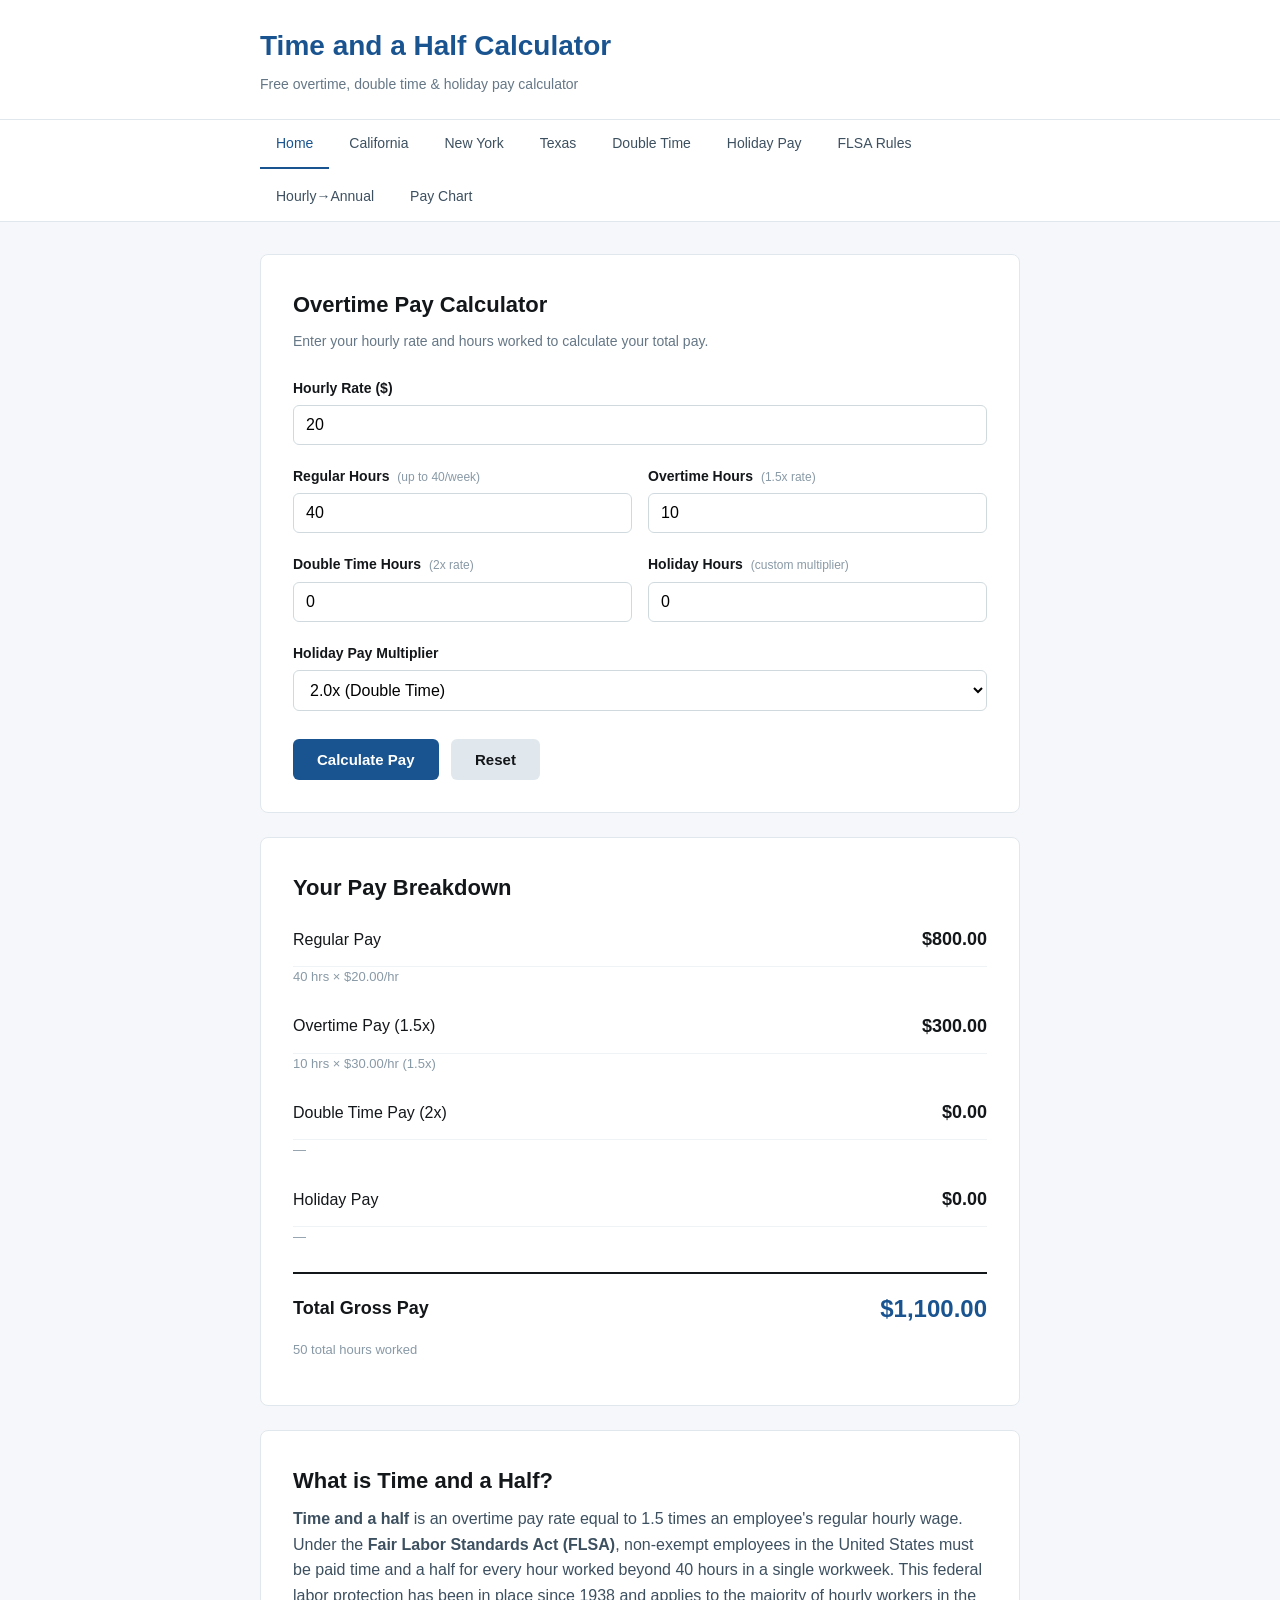
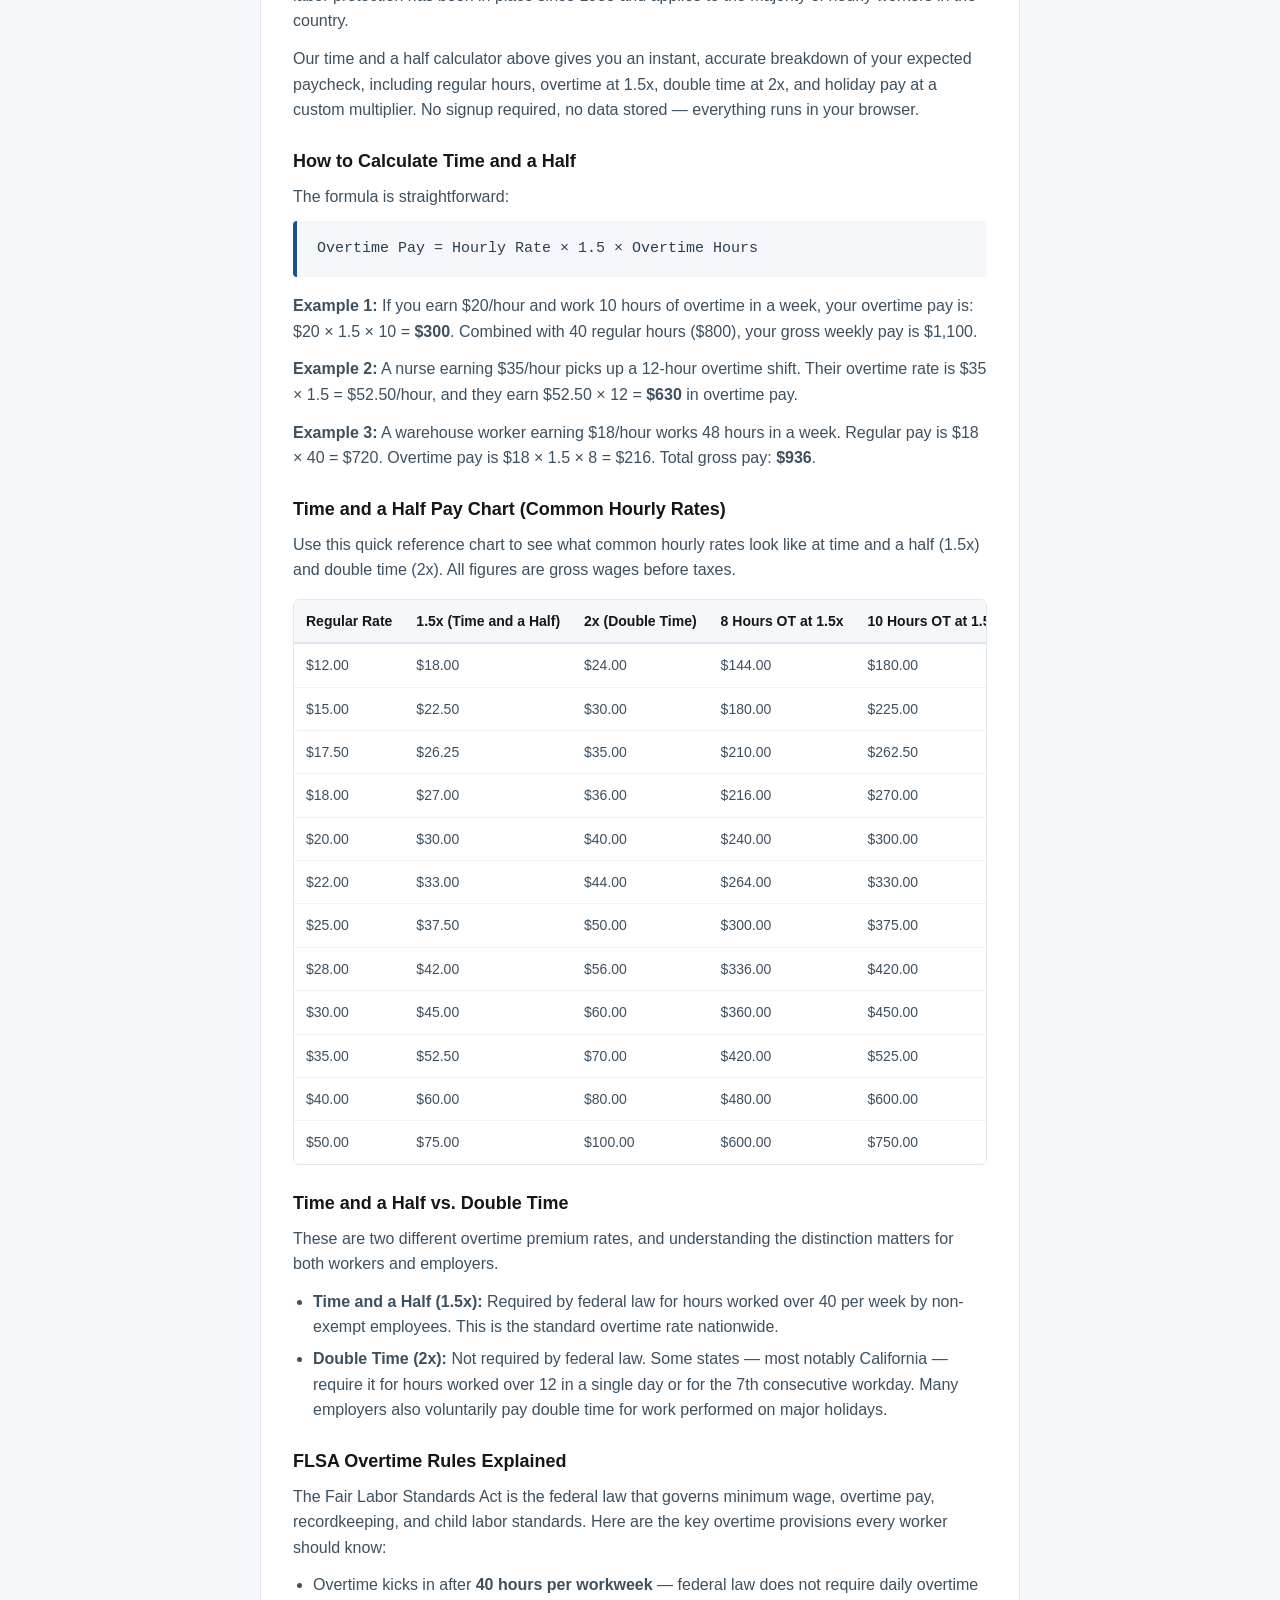
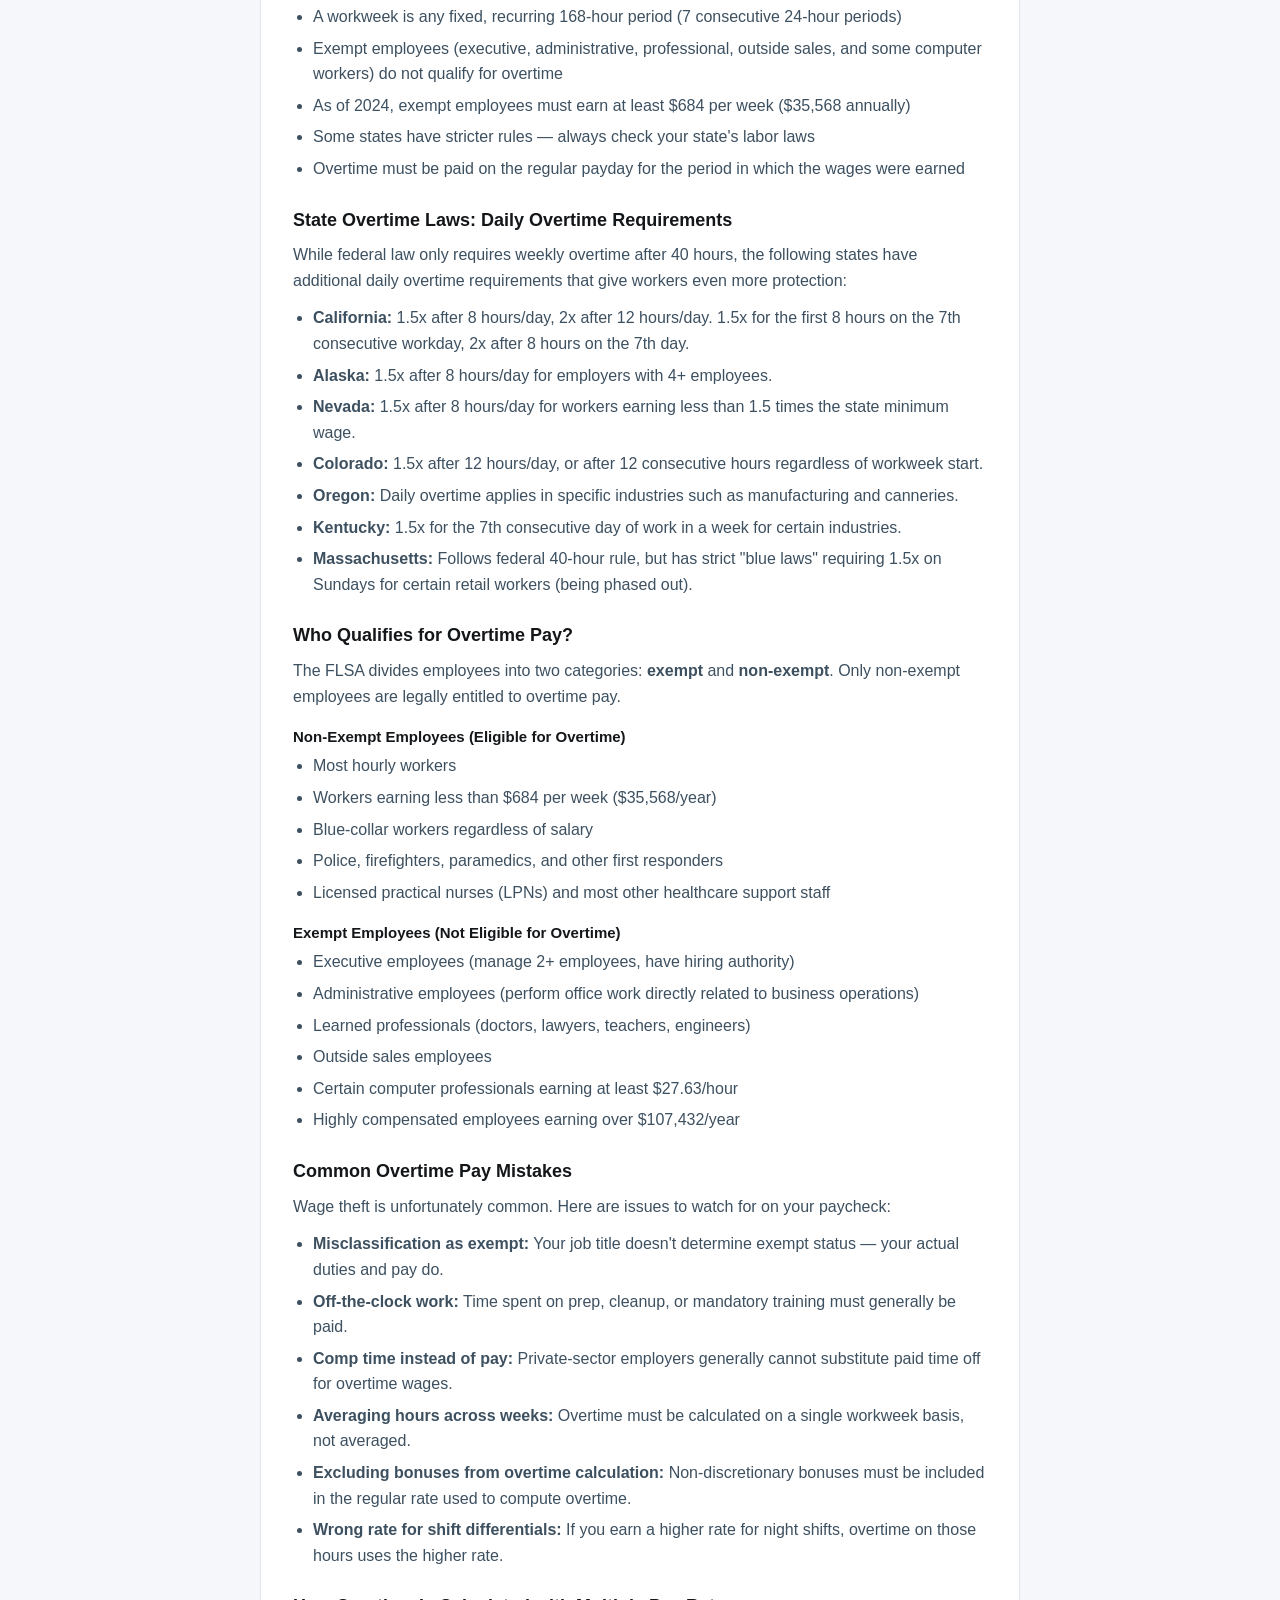
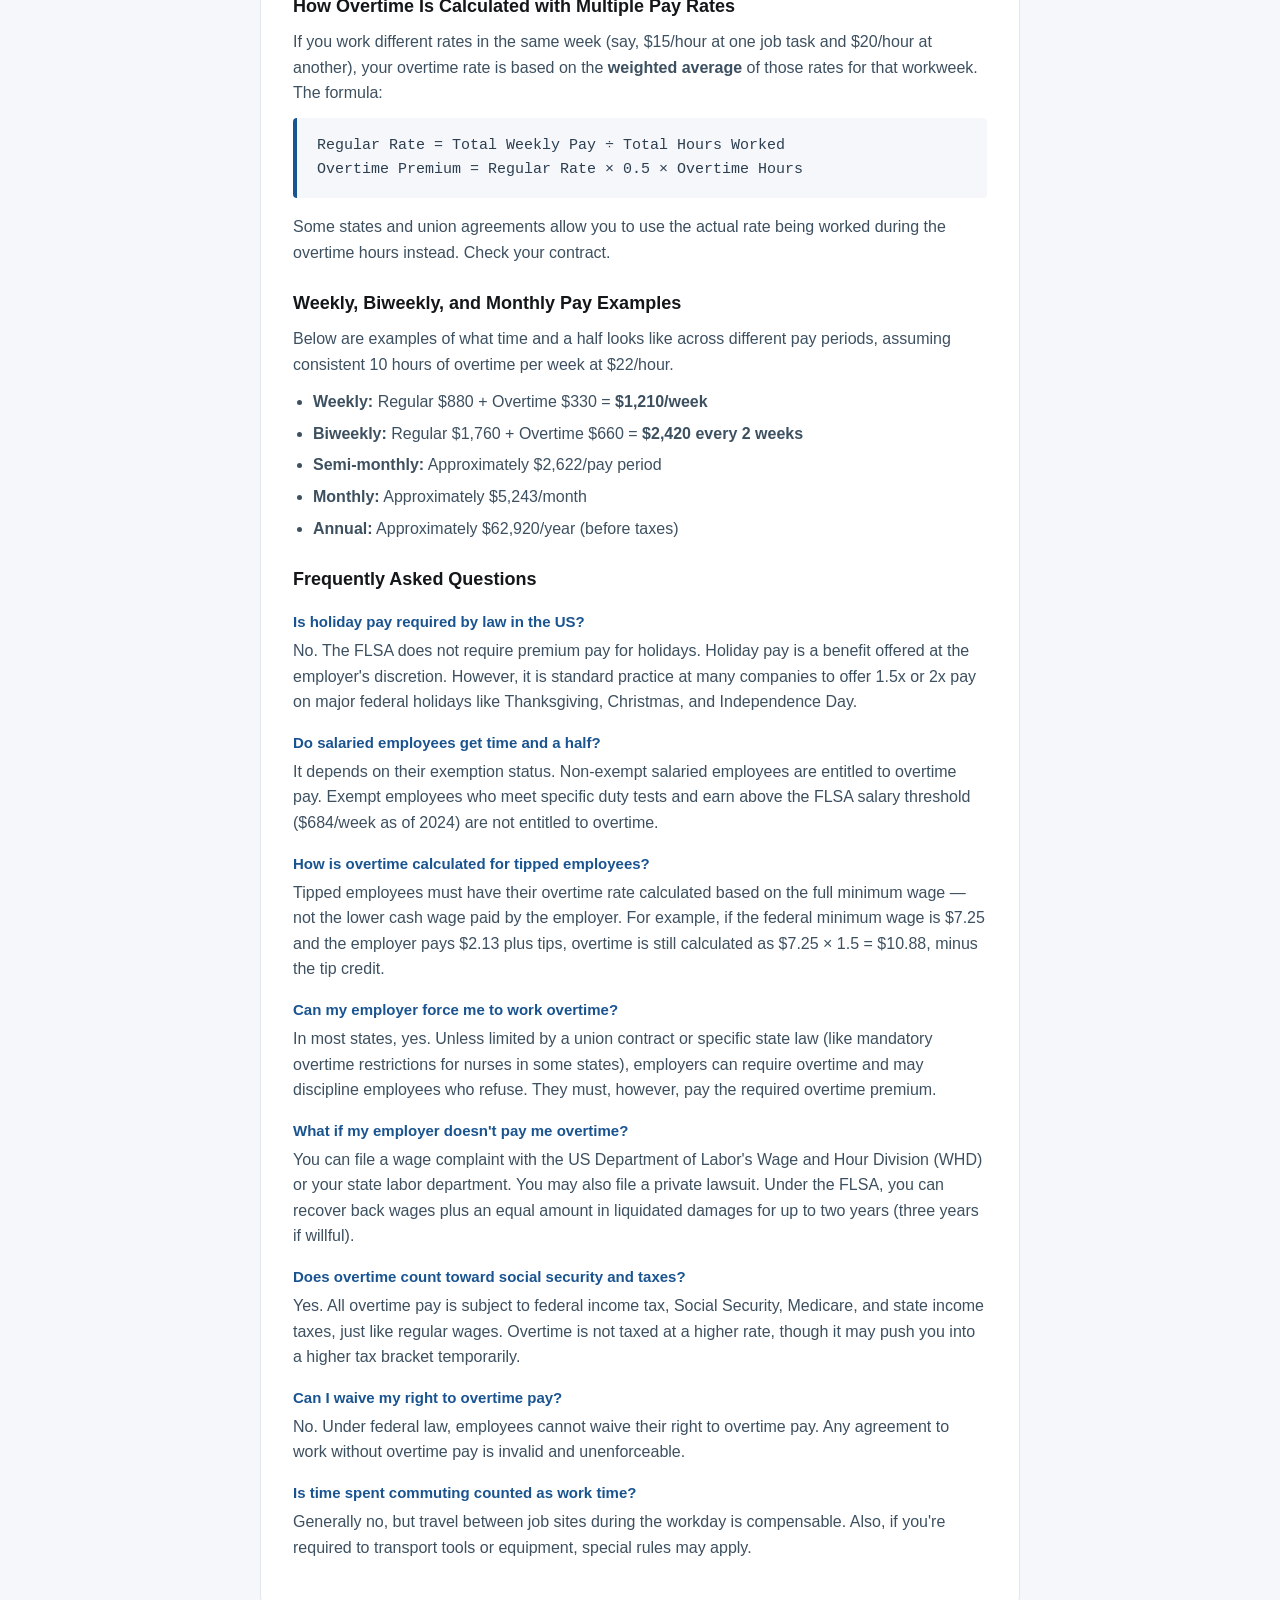
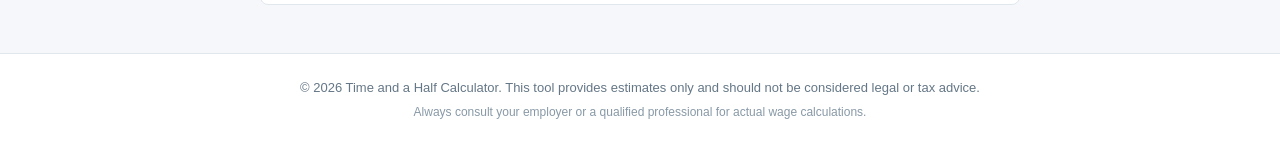
==== index.html @ 60767f4d "Initial commit: time and a half calculator website 9-page SEO-focused overtime pay calculator target" ====
<!DOCTYPE html>
<html lang="en">
<head>
<meta charset="UTF-8">
<meta name="viewport" content="width=device-width, initial-scale=1.0">
<title>Time and a Half Calculator | Free Overtime Pay Calculator (1.5x, 2x)</title>
<meta name="description" content="Free time and a half calculator. Instantly calculate overtime pay at 1.5x, double time at 2x, and holiday pay. FLSA-compliant overtime calculator for US hourly workers in 2026.">
<meta name="keywords" content="time and a half calculator, overtime calculator, overtime pay, 1.5x pay, double time calculator, holiday pay, FLSA overtime, hourly wage calculator">
<meta name="author" content="Time and a Half Calculator">
<meta name="robots" content="index, follow">
<meta name="theme-color" content="#1a5490">

<link rel="canonical" href="https://timeandahalfcalculator.one/">
<link rel="icon" type="image/svg+xml" href="data:image/svg+xml,%3Csvg xmlns='http://www.w3.org/2000/svg' viewBox='0 0 100 100'%3E%3Ctext y='.9em' font-size='90'%3E%F0%9F%92%B0%3C/text%3E%3C/svg%3E">

<!-- Open Graph -->
<meta property="og:type" content="website">
<meta property="og:url" content="https://timeandahalfcalculator.one/">
<meta property="og:title" content="Time and a Half Calculator | Free Overtime Pay Calculator">
<meta property="og:description" content="Calculate overtime pay instantly. Supports 1.5x time and a half, 2x double time, and holiday pay. Free, no signup required.">
<meta property="og:site_name" content="Time and a Half Calculator">
<meta property="og:locale" content="en_US">

<!-- Twitter -->
<meta name="twitter:card" content="summary_large_image">
<meta name="twitter:title" content="Time and a Half Calculator | Free Overtime Pay Calculator">
<meta name="twitter:description" content="Calculate overtime pay instantly. 1.5x, 2x, and holiday pay supported. 100% free.">

<link rel="stylesheet" href="style.css">

<!-- Structured Data: WebApplication -->
<script type="application/ld+json">
{
  "@context": "https://schema.org",
  "@type": "WebApplication",
  "name": "Time and a Half Calculator",
  "url": "https://timeandahalfcalculator.one/",
  "description": "Free online calculator for time and a half (1.5x), double time (2x), and holiday overtime pay. FLSA-compliant for US workers.",
  "applicationCategory": "FinanceApplication",
  "operatingSystem": "Any",
  "browserRequirements": "Requires JavaScript",
  "offers": {
    "@type": "Offer",
    "price": "0",
    "priceCurrency": "USD"
  },
  "aggregateRating": {
    "@type": "AggregateRating",
    "ratingValue": "4.8",
    "ratingCount": "127",
    "bestRating": "5",
    "worstRating": "1"
  }
}
</script>

<!-- Structured Data: FAQ -->
<script type="application/ld+json">
{
  "@context": "https://schema.org",
  "@type": "FAQPage",
  "mainEntity": [
    {
      "@type": "Question",
      "name": "What is time and a half pay?",
      "acceptedAnswer": {
        "@type": "Answer",
        "text": "Time and a half is an overtime pay rate equal to 1.5 times an employee's regular hourly wage. Under the Fair Labor Standards Act (FLSA), non-exempt US employees must receive time and a half for every hour worked beyond 40 in a single workweek."
      }
    },
    {
      "@type": "Question",
      "name": "How do you calculate time and a half?",
      "acceptedAnswer": {
        "@type": "Answer",
        "text": "Multiply your regular hourly rate by 1.5, then multiply by the number of overtime hours. For example, at $20/hour working 10 overtime hours: $20 × 1.5 × 10 = $300 in overtime pay."
      }
    },
    {
      "@type": "Question",
      "name": "Is holiday pay required by law in the US?",
      "acceptedAnswer": {
        "@type": "Answer",
        "text": "No. The FLSA does not require premium pay for holidays. Holiday pay is a benefit offered at the employer's discretion, though it is a common practice."
      }
    },
    {
      "@type": "Question",
      "name": "Do salaried employees get overtime pay?",
      "acceptedAnswer": {
        "@type": "Answer",
        "text": "It depends. Non-exempt salaried employees are entitled to overtime pay, while exempt employees who meet specific duty and salary tests are not."
      }
    },
    {
      "@type": "Question",
      "name": "What is double time?",
      "acceptedAnswer": {
        "@type": "Answer",
        "text": "Double time is a pay rate equal to 2 times an employee's regular hourly wage. It is not required by federal law, but some states like California require it for hours worked beyond 12 in a single day. It is also commonly paid for holidays."
      }
    }
  ]
}
</script>
</head>
<body>

<header class="site-header">
  <div class="container">
    <h1 class="logo"><a href="./">Time and a Half Calculator</a></h1>
    <p class="tagline">Free overtime, double time &amp; holiday pay calculator</p>
  </div>
</header>

<nav class="site-nav">
  <div class="container">
    <ul>
      <li><a href="./" class="active">Home</a></li>
      <li><a href="california-overtime-calculator/">California</a></li>
      <li><a href="new-york-overtime-calculator/">New York</a></li>
      <li><a href="texas-overtime-calculator/">Texas</a></li>
      <li><a href="double-time-calculator/">Double Time</a></li>
      <li><a href="holiday-pay-calculator/">Holiday Pay</a></li>
      <li><a href="flsa-overtime-rules/">FLSA Rules</a></li>
      <li><a href="hourly-to-annual-calculator/">Hourly→Annual</a></li>
      <li><a href="overtime-pay-chart/">Pay Chart</a></li>
    </ul>
  </div>
</nav>

<main class="container">

  <section class="calculator-card">
    <h2>Overtime Pay Calculator</h2>
    <p class="helper-text">Enter your hourly rate and hours worked to calculate your total pay.</p>

    <div class="input-group">
      <label for="hourlyRate">Hourly Rate ($)</label>
      <input type="number" id="hourlyRate" min="0" step="0.01" placeholder="e.g. 20.00" value="20">
    </div>

    <div class="input-row">
      <div class="input-group">
        <label for="regularHours">Regular Hours
          <span class="hint">(up to 40/week)</span>
        </label>
        <input type="number" id="regularHours" min="0" step="0.25" placeholder="40" value="40">
      </div>

      <div class="input-group">
        <label for="overtimeHours">Overtime Hours
          <span class="hint">(1.5x rate)</span>
        </label>
        <input type="number" id="overtimeHours" min="0" step="0.25" placeholder="0" value="10">
      </div>
    </div>

    <div class="input-row">
      <div class="input-group">
        <label for="doubleHours">Double Time Hours
          <span class="hint">(2x rate)</span>
        </label>
        <input type="number" id="doubleHours" min="0" step="0.25" placeholder="0" value="0">
      </div>

      <div class="input-group">
        <label for="holidayHours">Holiday Hours
          <span class="hint">(custom multiplier)</span>
        </label>
        <input type="number" id="holidayHours" min="0" step="0.25" placeholder="0" value="0">
      </div>
    </div>

    <div class="input-group">
      <label for="holidayMultiplier">Holiday Pay Multiplier</label>
      <select id="holidayMultiplier">
        <option value="1">1.0x (Regular)</option>
        <option value="1.5">1.5x (Time and a Half)</option>
        <option value="2" selected>2.0x (Double Time)</option>
        <option value="2.5">2.5x</option>
        <option value="3">3.0x (Triple Time)</option>
      </select>
    </div>

    <button id="calculateBtn" class="btn-primary">Calculate Pay</button>
    <button id="resetBtn" class="btn-secondary">Reset</button>
  </section>

  <section class="results-card" id="results">
    <h2>Your Pay Breakdown</h2>

    <div class="result-row">
      <span class="result-label">Regular Pay</span>
      <span class="result-value" id="regularPay">$0.00</span>
    </div>
    <div class="result-detail" id="regularDetail">—</div>

    <div class="result-row">
      <span class="result-label">Overtime Pay (1.5x)</span>
      <span class="result-value" id="overtimePay">$0.00</span>
    </div>
    <div class="result-detail" id="overtimeDetail">—</div>

    <div class="result-row">
      <span class="result-label">Double Time Pay (2x)</span>
      <span class="result-value" id="doublePay">$0.00</span>
    </div>
    <div class="result-detail" id="doubleDetail">—</div>

    <div class="result-row">
      <span class="result-label">Holiday Pay</span>
      <span class="result-value" id="holidayPay">$0.00</span>
    </div>
    <div class="result-detail" id="holidayDetail">—</div>

    <div class="result-row total-row">
      <span class="result-label">Total Gross Pay</span>
      <span class="result-value total-value" id="totalPay">$0.00</span>
    </div>
    <div class="result-detail" id="totalDetail">—</div>
  </section>

  <section class="info-section">
    <h2>What is Time and a Half?</h2>
    <p>
      <strong>Time and a half</strong> is an overtime pay rate equal to 1.5 times an employee's regular hourly wage.
      Under the <strong>Fair Labor Standards Act (FLSA)</strong>, non-exempt employees in the United States must be paid
      time and a half for every hour worked beyond 40 hours in a single workweek. This federal labor protection has been
      in place since 1938 and applies to the majority of hourly workers in the country.
    </p>
    <p>
      Our time and a half calculator above gives you an instant, accurate breakdown of your expected paycheck, including
      regular hours, overtime at 1.5x, double time at 2x, and holiday pay at a custom multiplier. No signup required,
      no data stored — everything runs in your browser.
    </p>

    <h3>How to Calculate Time and a Half</h3>
    <p>The formula is straightforward:</p>
    <div class="formula-box">
      Overtime Pay = Hourly Rate × 1.5 × Overtime Hours
    </div>
    <p>
      <strong>Example 1:</strong> If you earn $20/hour and work 10 hours of overtime in a week, your overtime pay is:
      $20 × 1.5 × 10 = <strong>$300</strong>. Combined with 40 regular hours ($800), your gross weekly pay is $1,100.
    </p>
    <p>
      <strong>Example 2:</strong> A nurse earning $35/hour picks up a 12-hour overtime shift. Their overtime rate is
      $35 × 1.5 = $52.50/hour, and they earn $52.50 × 12 = <strong>$630</strong> in overtime pay.
    </p>
    <p>
      <strong>Example 3:</strong> A warehouse worker earning $18/hour works 48 hours in a week. Regular pay is
      $18 × 40 = $720. Overtime pay is $18 × 1.5 × 8 = $216. Total gross pay: <strong>$936</strong>.
    </p>

    <h3>Time and a Half Pay Chart (Common Hourly Rates)</h3>
    <p>
      Use this quick reference chart to see what common hourly rates look like at time and a half (1.5x) and
      double time (2x). All figures are gross wages before taxes.
    </p>
    <div class="table-wrap">
      <table class="pay-table">
        <thead>
          <tr>
            <th>Regular Rate</th>
            <th>1.5x (Time and a Half)</th>
            <th>2x (Double Time)</th>
            <th>8 Hours OT at 1.5x</th>
            <th>10 Hours OT at 1.5x</th>
          </tr>
        </thead>
        <tbody>
          <tr><td>$12.00</td><td>$18.00</td><td>$24.00</td><td>$144.00</td><td>$180.00</td></tr>
          <tr><td>$15.00</td><td>$22.50</td><td>$30.00</td><td>$180.00</td><td>$225.00</td></tr>
          <tr><td>$17.50</td><td>$26.25</td><td>$35.00</td><td>$210.00</td><td>$262.50</td></tr>
          <tr><td>$18.00</td><td>$27.00</td><td>$36.00</td><td>$216.00</td><td>$270.00</td></tr>
          <tr><td>$20.00</td><td>$30.00</td><td>$40.00</td><td>$240.00</td><td>$300.00</td></tr>
          <tr><td>$22.00</td><td>$33.00</td><td>$44.00</td><td>$264.00</td><td>$330.00</td></tr>
          <tr><td>$25.00</td><td>$37.50</td><td>$50.00</td><td>$300.00</td><td>$375.00</td></tr>
          <tr><td>$28.00</td><td>$42.00</td><td>$56.00</td><td>$336.00</td><td>$420.00</td></tr>
          <tr><td>$30.00</td><td>$45.00</td><td>$60.00</td><td>$360.00</td><td>$450.00</td></tr>
          <tr><td>$35.00</td><td>$52.50</td><td>$70.00</td><td>$420.00</td><td>$525.00</td></tr>
          <tr><td>$40.00</td><td>$60.00</td><td>$80.00</td><td>$480.00</td><td>$600.00</td></tr>
          <tr><td>$50.00</td><td>$75.00</td><td>$100.00</td><td>$600.00</td><td>$750.00</td></tr>
        </tbody>
      </table>
    </div>

    <h3>Time and a Half vs. Double Time</h3>
    <p>
      These are two different overtime premium rates, and understanding the distinction matters for both workers and employers.
    </p>
    <ul>
      <li><strong>Time and a Half (1.5x):</strong> Required by federal law for hours worked over 40 per week by non-exempt employees. This is the standard overtime rate nationwide.</li>
      <li><strong>Double Time (2x):</strong> Not required by federal law. Some states — most notably California — require it for hours worked over 12 in a single day or for the 7th consecutive workday. Many employers also voluntarily pay double time for work performed on major holidays.</li>
    </ul>

    <h3>FLSA Overtime Rules Explained</h3>
    <p>
      The Fair Labor Standards Act is the federal law that governs minimum wage, overtime pay, recordkeeping, and child labor
      standards. Here are the key overtime provisions every worker should know:
    </p>
    <ul>
      <li>Overtime kicks in after <strong>40 hours per workweek</strong> — federal law does not require daily overtime</li>
      <li>A workweek is any fixed, recurring 168-hour period (7 consecutive 24-hour periods)</li>
      <li>Exempt employees (executive, administrative, professional, outside sales, and some computer workers) do not qualify for overtime</li>
      <li>As of 2024, exempt employees must earn at least $684 per week ($35,568 annually)</li>
      <li>Some states have stricter rules — always check your state's labor laws</li>
      <li>Overtime must be paid on the regular payday for the period in which the wages were earned</li>
    </ul>

    <h3>State Overtime Laws: Daily Overtime Requirements</h3>
    <p>
      While federal law only requires weekly overtime after 40 hours, the following states have additional daily overtime
      requirements that give workers even more protection:
    </p>
    <ul>
      <li><strong>California:</strong> 1.5x after 8 hours/day, 2x after 12 hours/day. 1.5x for the first 8 hours on the 7th consecutive workday, 2x after 8 hours on the 7th day.</li>
      <li><strong>Alaska:</strong> 1.5x after 8 hours/day for employers with 4+ employees.</li>
      <li><strong>Nevada:</strong> 1.5x after 8 hours/day for workers earning less than 1.5 times the state minimum wage.</li>
      <li><strong>Colorado:</strong> 1.5x after 12 hours/day, or after 12 consecutive hours regardless of workweek start.</li>
      <li><strong>Oregon:</strong> Daily overtime applies in specific industries such as manufacturing and canneries.</li>
      <li><strong>Kentucky:</strong> 1.5x for the 7th consecutive day of work in a week for certain industries.</li>
      <li><strong>Massachusetts:</strong> Follows federal 40-hour rule, but has strict "blue laws" requiring 1.5x on Sundays for certain retail workers (being phased out).</li>
    </ul>

    <h3>Who Qualifies for Overtime Pay?</h3>
    <p>
      The FLSA divides employees into two categories: <strong>exempt</strong> and <strong>non-exempt</strong>. Only
      non-exempt employees are legally entitled to overtime pay.
    </p>
    <h4>Non-Exempt Employees (Eligible for Overtime)</h4>
    <ul>
      <li>Most hourly workers</li>
      <li>Workers earning less than $684 per week ($35,568/year)</li>
      <li>Blue-collar workers regardless of salary</li>
      <li>Police, firefighters, paramedics, and other first responders</li>
      <li>Licensed practical nurses (LPNs) and most other healthcare support staff</li>
    </ul>
    <h4>Exempt Employees (Not Eligible for Overtime)</h4>
    <ul>
      <li>Executive employees (manage 2+ employees, have hiring authority)</li>
      <li>Administrative employees (perform office work directly related to business operations)</li>
      <li>Learned professionals (doctors, lawyers, teachers, engineers)</li>
      <li>Outside sales employees</li>
      <li>Certain computer professionals earning at least $27.63/hour</li>
      <li>Highly compensated employees earning over $107,432/year</li>
    </ul>

    <h3>Common Overtime Pay Mistakes</h3>
    <p>
      Wage theft is unfortunately common. Here are issues to watch for on your paycheck:
    </p>
    <ul>
      <li><strong>Misclassification as exempt:</strong> Your job title doesn't determine exempt status — your actual duties and pay do.</li>
      <li><strong>Off-the-clock work:</strong> Time spent on prep, cleanup, or mandatory training must generally be paid.</li>
      <li><strong>Comp time instead of pay:</strong> Private-sector employers generally cannot substitute paid time off for overtime wages.</li>
      <li><strong>Averaging hours across weeks:</strong> Overtime must be calculated on a single workweek basis, not averaged.</li>
      <li><strong>Excluding bonuses from overtime calculation:</strong> Non-discretionary bonuses must be included in the regular rate used to compute overtime.</li>
      <li><strong>Wrong rate for shift differentials:</strong> If you earn a higher rate for night shifts, overtime on those hours uses the higher rate.</li>
    </ul>

    <h3>How Overtime Is Calculated with Multiple Pay Rates</h3>
    <p>
      If you work different rates in the same week (say, $15/hour at one job task and $20/hour at another), your overtime rate is based on the <strong>weighted average</strong> of those rates for that workweek. The formula:
    </p>
    <div class="formula-box">
      Regular Rate = Total Weekly Pay ÷ Total Hours Worked<br>
      Overtime Premium = Regular Rate × 0.5 × Overtime Hours
    </div>
    <p>
      Some states and union agreements allow you to use the actual rate being worked during the overtime hours instead. Check your contract.
    </p>

    <h3>Weekly, Biweekly, and Monthly Pay Examples</h3>
    <p>
      Below are examples of what time and a half looks like across different pay periods, assuming consistent 10 hours of overtime per week at $22/hour.
    </p>
    <ul>
      <li><strong>Weekly:</strong> Regular $880 + Overtime $330 = <strong>$1,210/week</strong></li>
      <li><strong>Biweekly:</strong> Regular $1,760 + Overtime $660 = <strong>$2,420 every 2 weeks</strong></li>
      <li><strong>Semi-monthly:</strong> Approximately $2,622/pay period</li>
      <li><strong>Monthly:</strong> Approximately $5,243/month</li>
      <li><strong>Annual:</strong> Approximately $62,920/year (before taxes)</li>
    </ul>

    <h3>Frequently Asked Questions</h3>
    <div class="faq">
      <h4>Is holiday pay required by law in the US?</h4>
      <p>No. The FLSA does not require premium pay for holidays. Holiday pay is a benefit offered at the employer's discretion. However, it is standard practice at many companies to offer 1.5x or 2x pay on major federal holidays like Thanksgiving, Christmas, and Independence Day.</p>

      <h4>Do salaried employees get time and a half?</h4>
      <p>It depends on their exemption status. Non-exempt salaried employees are entitled to overtime pay. Exempt employees who meet specific duty tests and earn above the FLSA salary threshold ($684/week as of 2024) are not entitled to overtime.</p>

      <h4>How is overtime calculated for tipped employees?</h4>
      <p>Tipped employees must have their overtime rate calculated based on the full minimum wage — not the lower cash wage paid by the employer. For example, if the federal minimum wage is $7.25 and the employer pays $2.13 plus tips, overtime is still calculated as $7.25 × 1.5 = $10.88, minus the tip credit.</p>

      <h4>Can my employer force me to work overtime?</h4>
      <p>In most states, yes. Unless limited by a union contract or specific state law (like mandatory overtime restrictions for nurses in some states), employers can require overtime and may discipline employees who refuse. They must, however, pay the required overtime premium.</p>

      <h4>What if my employer doesn't pay me overtime?</h4>
      <p>You can file a wage complaint with the US Department of Labor's Wage and Hour Division (WHD) or your state labor department. You may also file a private lawsuit. Under the FLSA, you can recover back wages plus an equal amount in liquidated damages for up to two years (three years if willful).</p>

      <h4>Does overtime count toward social security and taxes?</h4>
      <p>Yes. All overtime pay is subject to federal income tax, Social Security, Medicare, and state income taxes, just like regular wages. Overtime is not taxed at a higher rate, though it may push you into a higher tax bracket temporarily.</p>

      <h4>Can I waive my right to overtime pay?</h4>
      <p>No. Under federal law, employees cannot waive their right to overtime pay. Any agreement to work without overtime pay is invalid and unenforceable.</p>

      <h4>Is time spent commuting counted as work time?</h4>
      <p>Generally no, but travel between job sites during the workday is compensable. Also, if you're required to transport tools or equipment, special rules may apply.</p>
    </div>
  </section>

</main>

<footer class="site-footer">
  <div class="container">
    <p>&copy; 2026 Time and a Half Calculator. This tool provides estimates only and should not be considered legal or tax advice.</p>
    <p class="disclaimer">Always consult your employer or a qualified professional for actual wage calculations.</p>
  </div>
</footer>

<script src="script.js"></script>
</body>
</html>
---- style.css ----
/* Reset & Base */
* {
  margin: 0;
  padding: 0;
  box-sizing: border-box;
}

body {
  font-family: -apple-system, BlinkMacSystemFont, "Segoe UI", Roboto, Oxygen, Ubuntu, sans-serif;
  background: #f5f7fa;
  color: #2c3e50;
  line-height: 1.6;
  font-size: 16px;
}

.container {
  max-width: 800px;
  margin: 0 auto;
  padding: 0 20px;
}

/* Header */
.site-header {
  background: #ffffff;
  border-bottom: 1px solid #e1e8ed;
  padding: 24px 0;
  margin-bottom: 32px;
}

.logo {
  font-size: 28px;
  font-weight: 700;
  color: #1a5490;
  margin-bottom: 4px;
}

.logo a {
  color: inherit;
  text-decoration: none;
}

.logo a:hover {
  color: #144172;
}

/* Navigation */
.site-nav {
  background: #ffffff;
  border-bottom: 1px solid #e1e8ed;
  margin-bottom: 32px;
  margin-top: -32px;
}

.site-nav ul {
  list-style: none;
  display: flex;
  flex-wrap: wrap;
  gap: 4px;
  padding: 0;
}

.site-nav li {
  margin: 0;
}

.site-nav a {
  display: block;
  padding: 12px 16px;
  color: #3d5060;
  text-decoration: none;
  font-size: 14px;
  font-weight: 500;
  border-bottom: 2px solid transparent;
  transition: color 0.15s, border-color 0.15s;
}

.site-nav a:hover {
  color: #1a5490;
  border-bottom-color: #1a5490;
}

.site-nav a.active {
  color: #1a5490;
  border-bottom-color: #1a5490;
}

.tagline {
  color: #657786;
  font-size: 14px;
}

/* Calculator Card */
.calculator-card,
.results-card,
.info-section {
  background: #ffffff;
  border: 1px solid #e1e8ed;
  border-radius: 8px;
  padding: 32px;
  margin-bottom: 24px;
}

.calculator-card h2,
.results-card h2,
.info-section h2 {
  font-size: 22px;
  margin-bottom: 8px;
  color: #14171a;
}

.helper-text {
  color: #657786;
  font-size: 14px;
  margin-bottom: 24px;
}

/* Inputs */
.input-group {
  margin-bottom: 20px;
}

.input-row {
  display: grid;
  grid-template-columns: 1fr 1fr;
  gap: 16px;
}

label {
  display: block;
  font-weight: 600;
  font-size: 14px;
  color: #14171a;
  margin-bottom: 6px;
}

.hint {
  font-weight: 400;
  color: #8899a6;
  font-size: 12px;
  margin-left: 4px;
}

input[type="number"],
select {
  width: 100%;
  padding: 10px 12px;
  border: 1px solid #cfd9de;
  border-radius: 6px;
  font-size: 16px;
  background: #ffffff;
  transition: border-color 0.15s, box-shadow 0.15s;
}

input[type="number"]:focus,
select:focus {
  outline: none;
  border-color: #1a5490;
  box-shadow: 0 0 0 3px rgba(26, 84, 144, 0.12);
}

/* Buttons */
.btn-primary,
.btn-secondary {
  padding: 12px 24px;
  border: none;
  border-radius: 6px;
  font-size: 15px;
  font-weight: 600;
  cursor: pointer;
  transition: background 0.15s, transform 0.05s;
  margin-right: 8px;
  margin-top: 8px;
}

.btn-primary {
  background: #1a5490;
  color: #ffffff;
}

.btn-primary:hover {
  background: #144172;
}

.btn-primary:active {
  transform: translateY(1px);
}

.btn-secondary {
  background: #e1e8ed;
  color: #14171a;
}

.btn-secondary:hover {
  background: #cfd9de;
}

/* Results */
.result-row {
  display: flex;
  justify-content: space-between;
  align-items: center;
  padding: 12px 0;
  border-bottom: 1px solid #f0f3f5;
}

.result-label {
  font-weight: 500;
  color: #14171a;
}

.result-value {
  font-weight: 600;
  font-size: 18px;
  color: #14171a;
  font-variant-numeric: tabular-nums;
}

.result-detail {
  font-size: 13px;
  color: #8899a6;
  padding-bottom: 12px;
}

.total-row {
  margin-top: 12px;
  padding-top: 16px;
  border-top: 2px solid #14171a;
  border-bottom: none;
}

.total-row .result-label {
  font-size: 18px;
  font-weight: 700;
}

.total-value {
  font-size: 24px;
  color: #1a5490;
}

/* Info Section */
.info-section h3 {
  font-size: 18px;
  margin-top: 24px;
  margin-bottom: 8px;
  color: #14171a;
}

.info-section h4 {
  font-size: 15px;
  margin-top: 16px;
  margin-bottom: 4px;
  color: #14171a;
}

.info-section p {
  margin-bottom: 12px;
  color: #3d5060;
}

.info-section ul {
  padding-left: 20px;
  margin-bottom: 16px;
  color: #3d5060;
}

.info-section li {
  margin-bottom: 6px;
}

.formula-box {
  background: #f5f7fa;
  border-left: 4px solid #1a5490;
  padding: 16px 20px;
  font-family: "SF Mono", Monaco, "Cascadia Code", Consolas, monospace;
  font-size: 15px;
  margin: 12px 0 16px;
  border-radius: 4px;
}

.faq h4 {
  color: #1a5490;
}

/* Pay Chart Table */
.table-wrap {
  overflow-x: auto;
  margin: 16px 0 20px;
  border: 1px solid #e1e8ed;
  border-radius: 6px;
}

.pay-table {
  width: 100%;
  border-collapse: collapse;
  font-size: 14px;
  background: #ffffff;
}

.pay-table thead {
  background: #f5f7fa;
}

.pay-table th {
  text-align: left;
  padding: 10px 12px;
  font-weight: 600;
  color: #14171a;
  border-bottom: 2px solid #e1e8ed;
  white-space: nowrap;
}

.pay-table td {
  padding: 10px 12px;
  color: #3d5060;
  border-bottom: 1px solid #f0f3f5;
  font-variant-numeric: tabular-nums;
}

.pay-table tbody tr:hover {
  background: #f9fbfc;
}

.pay-table tbody tr:last-child td {
  border-bottom: none;
}

/* Footer */
.site-footer {
  background: #ffffff;
  border-top: 1px solid #e1e8ed;
  padding: 24px 0;
  margin-top: 48px;
  text-align: center;
  color: #657786;
  font-size: 13px;
}

.disclaimer {
  margin-top: 4px;
  font-size: 12px;
  color: #8899a6;
}

/* Mobile */
@media (max-width: 600px) {
  .calculator-card,
  .results-card,
  .info-section {
    padding: 20px;
  }

  .input-row {
    grid-template-columns: 1fr;
    gap: 0;
  }

  .logo {
    font-size: 22px;
  }

  .total-value {
    font-size: 20px;
  }
}
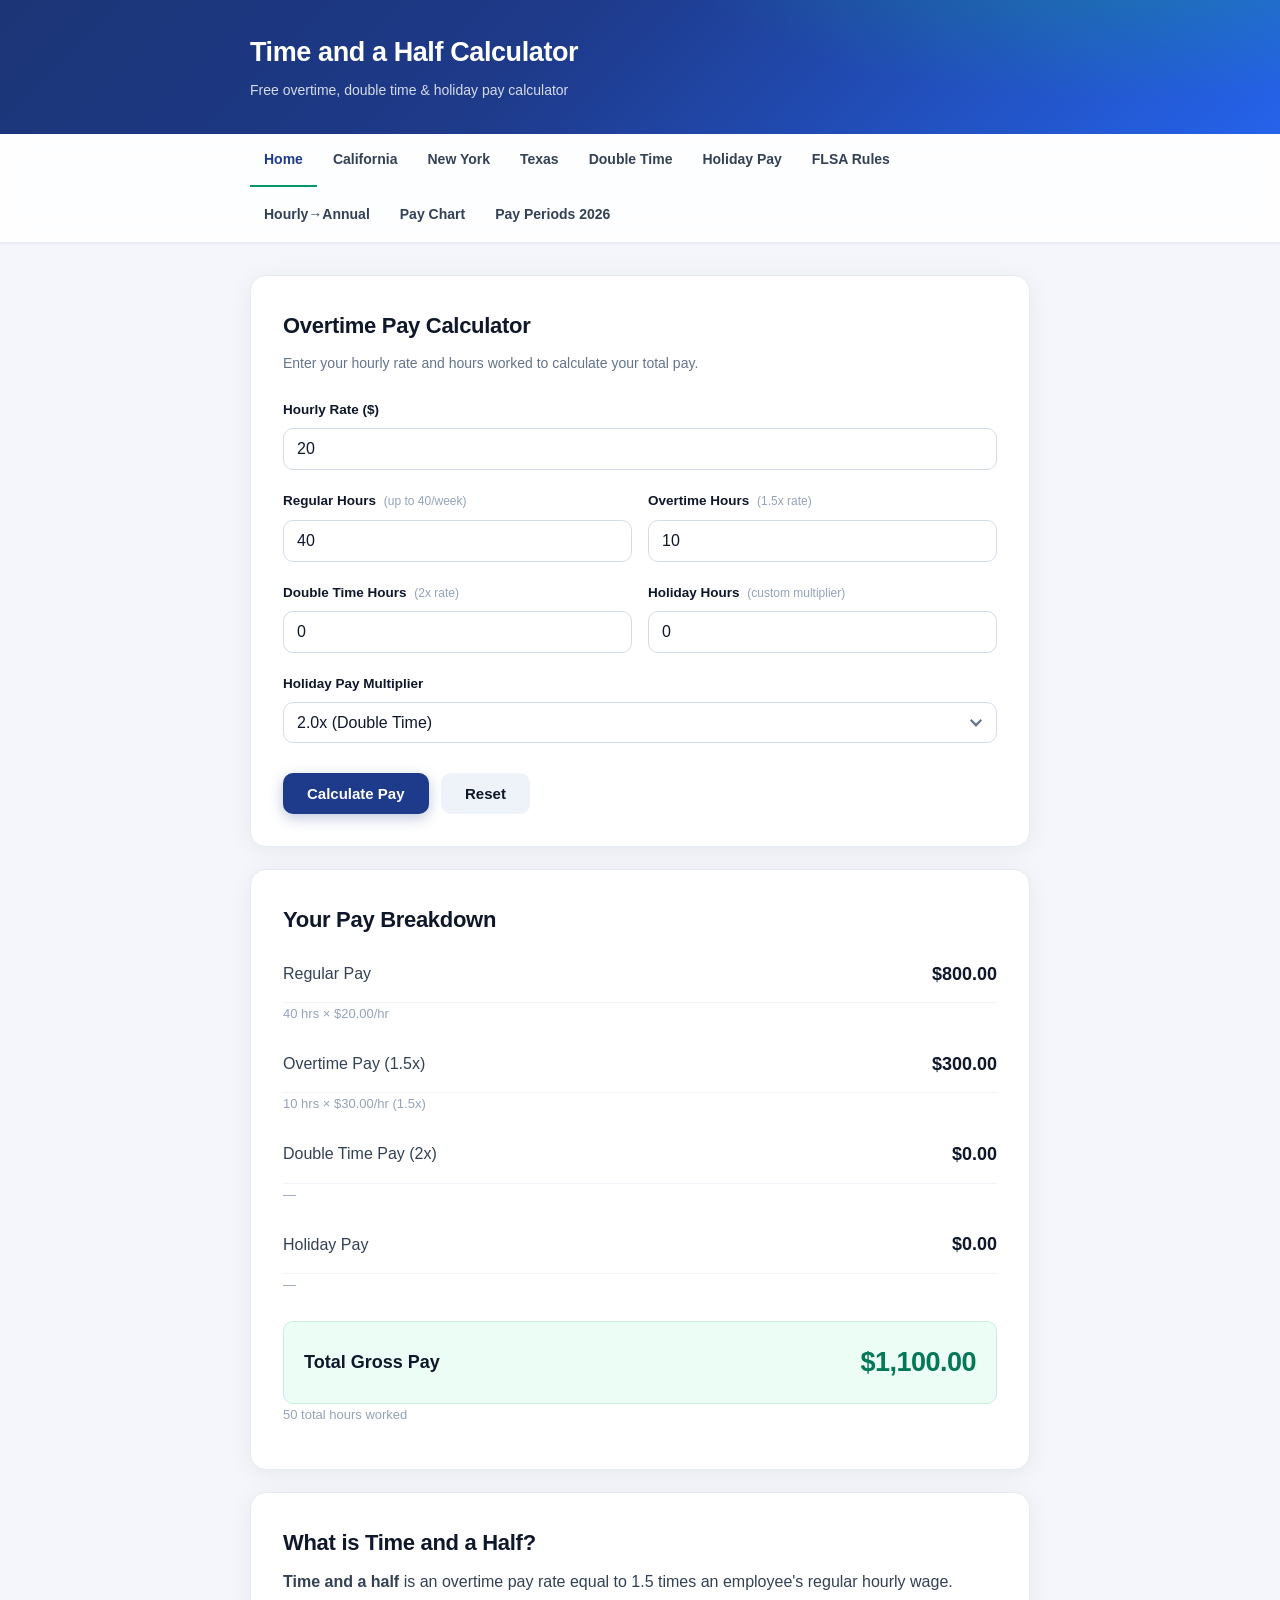
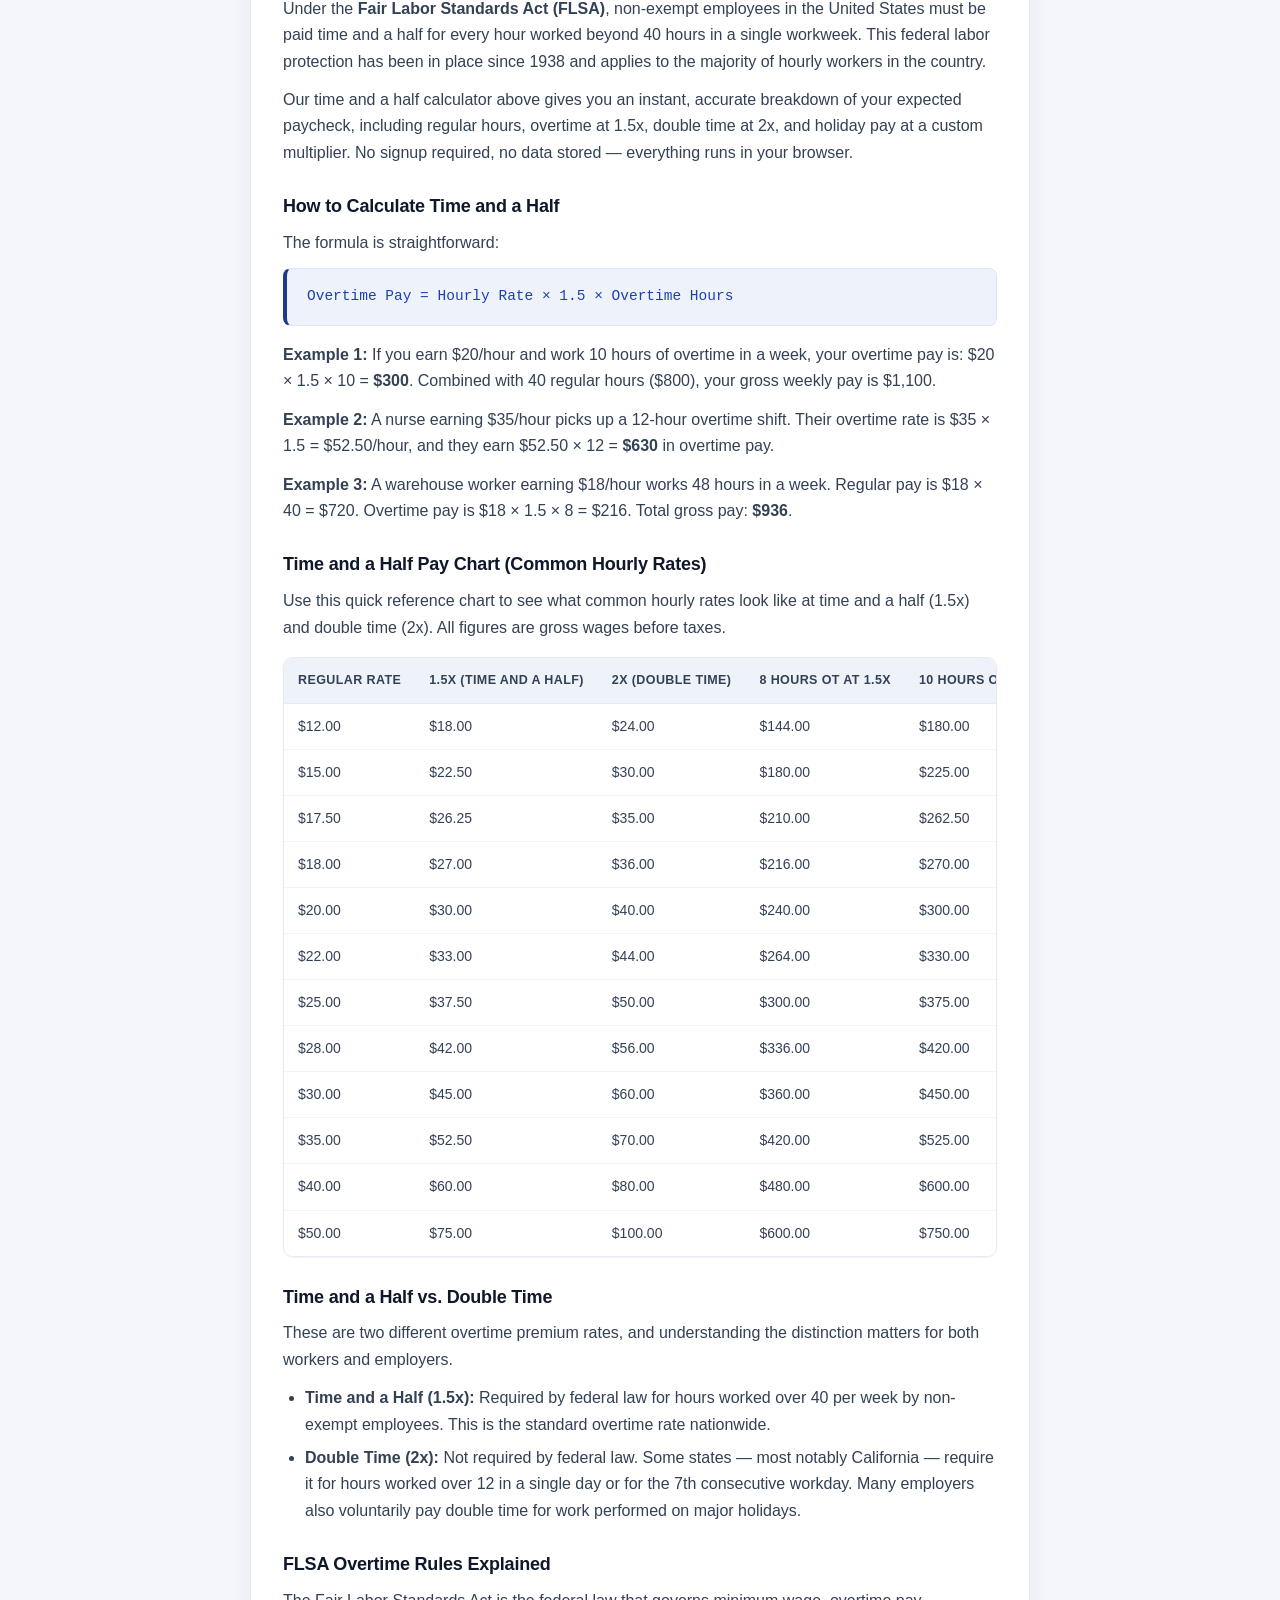
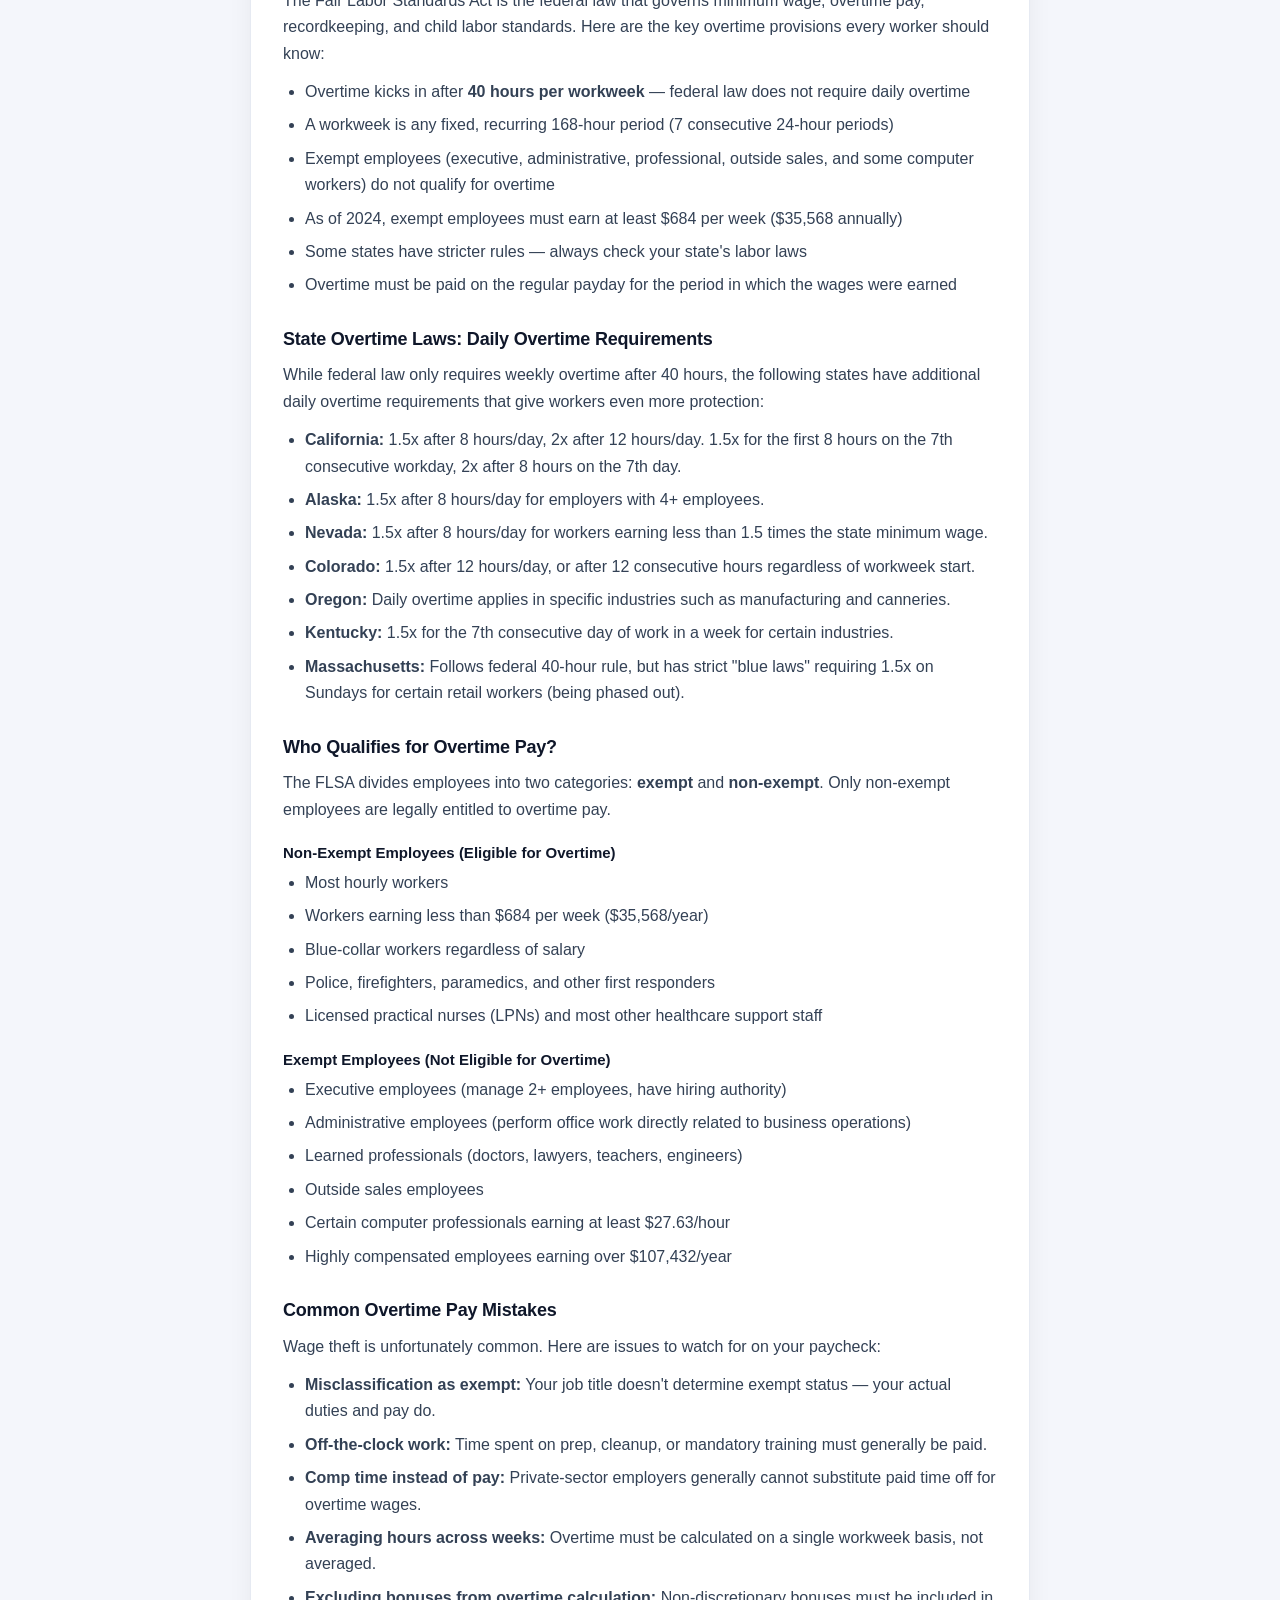
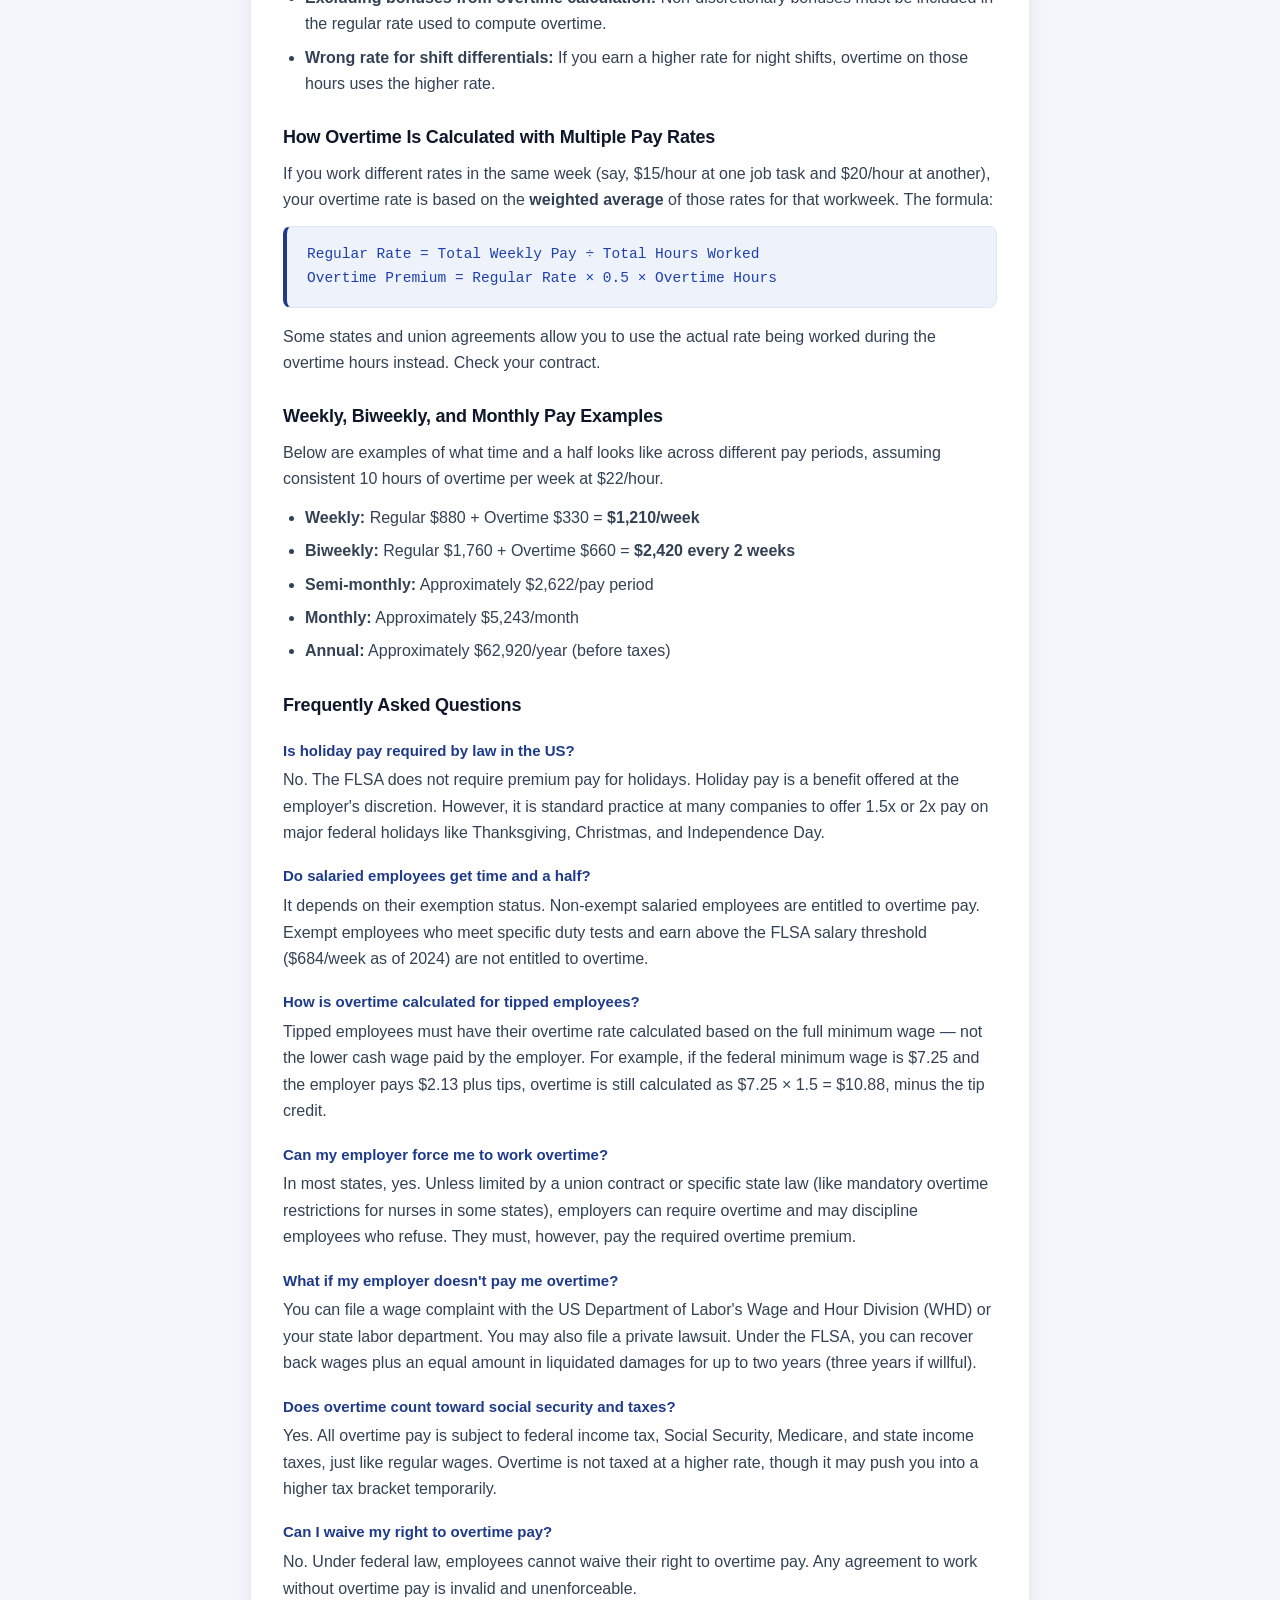
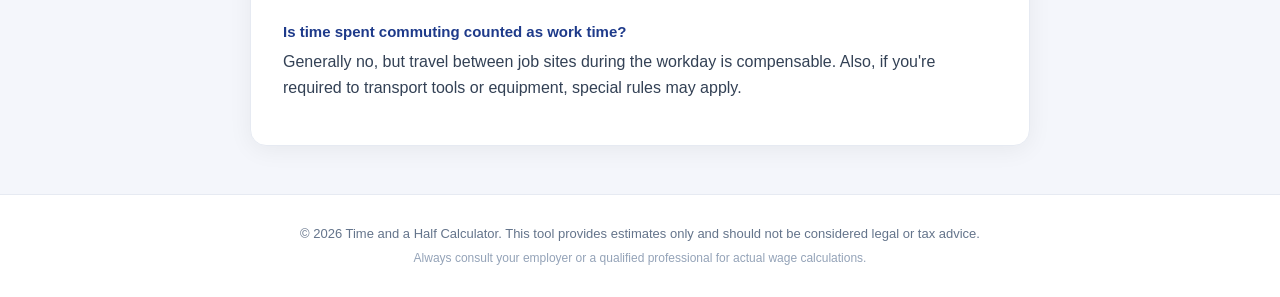
==== commit bd3d48d9: "Redesign site with Refined Fintech theme; add Pay Periods 2026 page Visual redesign (shared style.cs" ====
--- a/index.html
+++ b/index.html
@@ -3,21 +3,23 @@
 <head>
 <meta charset="UTF-8">
 <meta name="viewport" content="width=device-width, initial-scale=1.0">
-<title>Time and a Half Calculator | Free Overtime Pay Calculator (1.5x, 2x)</title>
+<title>Time and a Half Calculator | Free Overtime Pay Tool</title>
 <meta name="description" content="Free time and a half calculator. Instantly calculate overtime pay at 1.5x, double time at 2x, and holiday pay. FLSA-compliant overtime calculator for US hourly workers in 2026.">
 <meta name="keywords" content="time and a half calculator, overtime calculator, overtime pay, 1.5x pay, double time calculator, holiday pay, FLSA overtime, hourly wage calculator">
 <meta name="author" content="Time and a Half Calculator">
 <meta name="robots" content="index, follow">
-<meta name="theme-color" content="#1a5490">
+<meta name="theme-color" content="#1e3a8a">
 
 <link rel="canonical" href="https://timeandahalfcalculator.one/">
-<link rel="icon" type="image/svg+xml" href="data:image/svg+xml,%3Csvg xmlns='http://www.w3.org/2000/svg' viewBox='0 0 100 100'%3E%3Ctext y='.9em' font-size='90'%3E%F0%9F%92%B0%3C/text%3E%3C/svg%3E">
 
 <!-- Open Graph -->
 <meta property="og:type" content="website">
 <meta property="og:url" content="https://timeandahalfcalculator.one/">
 <meta property="og:title" content="Time and a Half Calculator | Free Overtime Pay Calculator">
 <meta property="og:description" content="Calculate overtime pay instantly. Supports 1.5x time and a half, 2x double time, and holiday pay. Free, no signup required.">
+<meta property="og:image" content="https://timeandahalfcalculator.one/og-image.png">
+<meta property="og:image:width" content="1200">
+<meta property="og:image:height" content="630">
 <meta property="og:site_name" content="Time and a Half Calculator">
 <meta property="og:locale" content="en_US">
 
@@ -25,6 +27,12 @@
 <meta name="twitter:card" content="summary_large_image">
 <meta name="twitter:title" content="Time and a Half Calculator | Free Overtime Pay Calculator">
 <meta name="twitter:description" content="Calculate overtime pay instantly. 1.5x, 2x, and holiday pay supported. 100% free.">
+<meta name="twitter:image" content="https://timeandahalfcalculator.one/og-image.png">
+
+<link rel="icon" type="image/x-icon" href="/favicon.ico">
+<link rel="icon" type="image/png" sizes="32x32" href="/favicon-32.png">
+<link rel="icon" type="image/png" sizes="16x16" href="/favicon-16.png">
+<link rel="apple-touch-icon" sizes="180x180" href="/favicon-180.png">
 
 <link rel="stylesheet" href="style.css">
 
@@ -125,6 +133,7 @@
       <li><a href="flsa-overtime-rules/">FLSA Rules</a></li>
       <li><a href="hourly-to-annual-calculator/">Hourly→Annual</a></li>
       <li><a href="overtime-pay-chart/">Pay Chart</a></li>
+      <li><a href="pay-periods-2026/">Pay Periods 2026</a></li>
     </ul>
   </div>
 </nav>
--- a/style.css
+++ b/style.css
@@ -1,3 +1,46 @@
+/* ==========================================================================
+   Time and a Half Calculator — Refined Fintech theme
+   Authority indigo × money-positive emerald. System fonts, no web fonts.
+   ========================================================================== */
+
+/* Design tokens */
+:root {
+  /* Surfaces & neutrals */
+  --bg:        #f4f6fb;
+  --bg-soft:   #eef2f9;
+  --surface:   #ffffff;
+  --ink:       #0f172a;
+  --ink-2:     #334155;
+  --ink-3:     #64748b;
+  --ink-4:     #94a3b8;
+  --line:      #e6eaf2;
+  --line-2:    #d4dbe8;
+
+  /* Brand — deep indigo (authority / trust) */
+  --brand:       #1e3a8a;
+  --brand-700:   #1e40af;
+  --brand-600:   #2563eb;
+  --brand-soft:  #eef2fb;
+  --ring:        rgba(30, 58, 138, 0.16);
+
+  /* Accent — emerald (money / positive / totals) */
+  --accent:      #059669;
+  --accent-700:  #047857;
+  --accent-soft: #ecfdf5;
+
+  /* Elevation */
+  --shadow-sm: 0 1px 2px rgba(15, 23, 42, 0.05);
+  --shadow-md: 0 4px 24px rgba(2, 6, 23, 0.06);
+  --shadow-lg: 0 14px 40px rgba(2, 6, 23, 0.10);
+
+  /* Shape */
+  --radius:    16px;
+  --radius-sm: 10px;
+  --radius-xs: 8px;
+
+  --ease: cubic-bezier(0.2, 0.7, 0.2, 1);
+}
+
 /* Reset & Base */
 * {
   margin: 0;
@@ -5,32 +48,58 @@
   box-sizing: border-box;
 }
 
+html { scroll-behavior: smooth; }
+
 body {
   font-family: -apple-system, BlinkMacSystemFont, "Segoe UI", Roboto, Oxygen, Ubuntu, sans-serif;
-  background: #f5f7fa;
-  color: #2c3e50;
-  line-height: 1.6;
+  background:
+    radial-gradient(1200px 600px at 100% -10%, #eaf0fb 0%, rgba(234, 240, 251, 0) 55%),
+    var(--bg);
+  color: var(--ink);
+  line-height: 1.65;
   font-size: 16px;
-}
+  -webkit-font-smoothing: antialiased;
+  text-rendering: optimizeLegibility;
+}
+
+::selection {
+  background: var(--brand);
+  color: #fff;
+}
+
+a { color: var(--brand-600); }
 
 .container {
-  max-width: 800px;
+  max-width: 820px;
   margin: 0 auto;
   padding: 0 20px;
 }
 
 /* Header */
 .site-header {
-  background: #ffffff;
-  border-bottom: 1px solid #e1e8ed;
-  padding: 24px 0;
-  margin-bottom: 32px;
-}
+  position: relative;
+  background: linear-gradient(135deg, #1b3576 0%, var(--brand) 42%, var(--brand-600) 100%);
+  color: #fff;
+  padding: 30px 0 32px;
+  margin-bottom: 0;
+  overflow: hidden;
+}
+
+.site-header::after {
+  content: "";
+  position: absolute;
+  inset: 0;
+  background: radial-gradient(640px 220px at 88% -40%, rgba(16, 185, 129, 0.35), rgba(16, 185, 129, 0) 70%);
+  pointer-events: none;
+}
+
+.site-header .container { position: relative; z-index: 1; }
 
 .logo {
-  font-size: 28px;
-  font-weight: 700;
-  color: #1a5490;
+  font-size: 27px;
+  font-weight: 800;
+  letter-spacing: -0.4px;
+  color: #fff;
   margin-bottom: 4px;
 }
 
@@ -39,85 +108,99 @@
   text-decoration: none;
 }
 
-.logo a:hover {
-  color: #144172;
-}
-
-/* Navigation */
+.logo a:hover { color: #fff; opacity: 0.92; }
+
+.tagline {
+  color: rgba(255, 255, 255, 0.82);
+  font-size: 14px;
+  font-weight: 500;
+}
+
+/* Navigation — sticky */
 .site-nav {
-  background: #ffffff;
-  border-bottom: 1px solid #e1e8ed;
+  position: sticky;
+  top: 0;
+  z-index: 50;
+  background: rgba(255, 255, 255, 0.86);
+  -webkit-backdrop-filter: saturate(180%) blur(12px);
+  backdrop-filter: saturate(180%) blur(12px);
+  border-bottom: 1px solid var(--line);
+  box-shadow: var(--shadow-sm);
   margin-bottom: 32px;
-  margin-top: -32px;
 }
 
 .site-nav ul {
   list-style: none;
   display: flex;
   flex-wrap: wrap;
-  gap: 4px;
+  gap: 2px;
   padding: 0;
 }
 
-.site-nav li {
-  margin: 0;
-}
+.site-nav li { margin: 0; }
 
 .site-nav a {
+  position: relative;
   display: block;
-  padding: 12px 16px;
-  color: #3d5060;
+  padding: 14px 14px;
+  color: var(--ink-2);
   text-decoration: none;
   font-size: 14px;
-  font-weight: 500;
+  font-weight: 600;
   border-bottom: 2px solid transparent;
-  transition: color 0.15s, border-color 0.15s;
-}
-
-.site-nav a:hover {
-  color: #1a5490;
-  border-bottom-color: #1a5490;
-}
+  transition: color 0.18s var(--ease), border-color 0.18s var(--ease);
+}
+
+.site-nav a:hover { color: var(--brand); }
 
 .site-nav a.active {
-  color: #1a5490;
-  border-bottom-color: #1a5490;
-}
-
-.tagline {
-  color: #657786;
-  font-size: 14px;
-}
-
-/* Calculator Card */
+  color: var(--brand);
+  border-bottom-color: var(--accent);
+}
+
+/* Cards */
 .calculator-card,
 .results-card,
 .info-section {
-  background: #ffffff;
-  border: 1px solid #e1e8ed;
-  border-radius: 8px;
+  background: var(--surface);
+  border: 1px solid var(--line);
+  border-radius: var(--radius);
   padding: 32px;
-  margin-bottom: 24px;
+  margin-bottom: 22px;
+  box-shadow: var(--shadow-md);
+  animation: rise 0.55s var(--ease) both;
+}
+
+.calculator-card { animation-delay: 0.02s; }
+.results-card    { animation-delay: 0.10s; }
+.info-section    { animation-delay: 0.18s; }
+
+@keyframes rise {
+  from { opacity: 0; transform: translateY(14px); }
+  to   { opacity: 1; transform: none; }
 }
 
 .calculator-card h2,
 .results-card h2,
 .info-section h2 {
   font-size: 22px;
+  font-weight: 700;
+  letter-spacing: -0.3px;
   margin-bottom: 8px;
-  color: #14171a;
-}
+  color: var(--ink);
+}
+
+/* Subpage in-content H1 (carries inline font-size) */
+h1 { letter-spacing: -0.4px; color: var(--ink); }
 
 .helper-text {
-  color: #657786;
+  color: var(--ink-3);
   font-size: 14px;
   margin-bottom: 24px;
 }
 
 /* Inputs */
-.input-group {
-  margin-bottom: 20px;
-}
+.input-group { margin-bottom: 20px; }
 
 .input-row {
   display: grid;
@@ -128,14 +211,14 @@
 label {
   display: block;
   font-weight: 600;
-  font-size: 14px;
-  color: #14171a;
-  margin-bottom: 6px;
+  font-size: 13.5px;
+  color: var(--ink);
+  margin-bottom: 7px;
 }
 
 .hint {
   font-weight: 400;
-  color: #8899a6;
+  color: var(--ink-4);
   font-size: 12px;
   margin-left: 4px;
 }
@@ -143,19 +226,31 @@
 input[type="number"],
 select {
   width: 100%;
-  padding: 10px 12px;
-  border: 1px solid #cfd9de;
-  border-radius: 6px;
+  padding: 11px 13px;
+  border: 1px solid var(--line-2);
+  border-radius: var(--radius-sm);
   font-size: 16px;
-  background: #ffffff;
-  transition: border-color 0.15s, box-shadow 0.15s;
-}
+  color: var(--ink);
+  background: var(--surface);
+  transition: border-color 0.15s var(--ease), box-shadow 0.15s var(--ease);
+}
+
+input[type="number"]::placeholder { color: var(--ink-4); }
 
 input[type="number"]:focus,
 select:focus {
   outline: none;
-  border-color: #1a5490;
-  box-shadow: 0 0 0 3px rgba(26, 84, 144, 0.12);
+  border-color: var(--brand);
+  box-shadow: 0 0 0 4px var(--ring);
+}
+
+select {
+  appearance: none;
+  -webkit-appearance: none;
+  background-image: url("data:image/svg+xml,%3Csvg xmlns='http://www.w3.org/2000/svg' width='12' height='8' viewBox='0 0 12 8'%3E%3Cpath fill='%2364748b' d='M6 8 0 1.4 1.4 0 6 4.6 10.6 0 12 1.4z'/%3E%3C/svg%3E");
+  background-repeat: no-repeat;
+  background-position: right 14px center;
+  padding-right: 36px;
 }
 
 /* Buttons */
@@ -163,35 +258,36 @@
 .btn-secondary {
   padding: 12px 24px;
   border: none;
-  border-radius: 6px;
+  border-radius: var(--radius-sm);
   font-size: 15px;
-  font-weight: 600;
+  font-weight: 700;
   cursor: pointer;
-  transition: background 0.15s, transform 0.05s;
+  transition: background 0.18s var(--ease), box-shadow 0.18s var(--ease), transform 0.06s var(--ease);
   margin-right: 8px;
-  margin-top: 8px;
+  margin-top: 10px;
 }
 
 .btn-primary {
-  background: #1a5490;
-  color: #ffffff;
-}
-
-.btn-primary:hover {
-  background: #144172;
-}
-
-.btn-primary:active {
-  transform: translateY(1px);
-}
+  background: var(--brand);
+  color: #fff;
+  box-shadow: 0 4px 14px rgba(30, 58, 138, 0.28);
+}
+
+.btn-primary:hover { background: var(--brand-700); box-shadow: 0 6px 18px rgba(30, 58, 138, 0.34); }
+.btn-primary:active { transform: translateY(1px); }
 
 .btn-secondary {
-  background: #e1e8ed;
-  color: #14171a;
-}
-
-.btn-secondary:hover {
-  background: #cfd9de;
+  background: var(--bg-soft);
+  color: var(--ink);
+}
+
+.btn-secondary:hover { background: #e2e8f4; }
+.btn-secondary:active { transform: translateY(1px); }
+
+.btn-primary:focus-visible,
+.btn-secondary:focus-visible {
+  outline: none;
+  box-shadow: 0 0 0 4px var(--ring);
 }
 
 /* Results */
@@ -199,147 +295,168 @@
   display: flex;
   justify-content: space-between;
   align-items: center;
-  padding: 12px 0;
-  border-bottom: 1px solid #f0f3f5;
+  padding: 13px 0;
+  border-bottom: 1px solid #f1f4f9;
 }
 
 .result-label {
   font-weight: 500;
-  color: #14171a;
+  color: var(--ink-2);
 }
 
 .result-value {
   font-weight: 600;
   font-size: 18px;
-  color: #14171a;
+  color: var(--ink);
   font-variant-numeric: tabular-nums;
 }
 
 .result-detail {
   font-size: 13px;
-  color: #8899a6;
+  color: var(--ink-4);
   padding-bottom: 12px;
 }
 
 .total-row {
-  margin-top: 12px;
-  padding-top: 16px;
-  border-top: 2px solid #14171a;
-  border-bottom: none;
+  margin-top: 14px;
+  padding: 18px 20px;
+  border: 1px solid #cdeede;
+  border-radius: var(--radius-sm);
+  background: var(--accent-soft);
 }
 
 .total-row .result-label {
   font-size: 18px;
   font-weight: 700;
+  color: var(--ink);
 }
 
 .total-value {
-  font-size: 24px;
-  color: #1a5490;
+  font-size: 27px;
+  font-weight: 800;
+  color: var(--accent-700);
+  letter-spacing: -0.5px;
 }
 
 /* Info Section */
 .info-section h3 {
   font-size: 18px;
-  margin-top: 24px;
+  font-weight: 700;
+  letter-spacing: -0.2px;
+  margin-top: 26px;
   margin-bottom: 8px;
-  color: #14171a;
+  color: var(--ink);
 }
 
 .info-section h4 {
   font-size: 15px;
-  margin-top: 16px;
+  font-weight: 700;
+  margin-top: 18px;
   margin-bottom: 4px;
-  color: #14171a;
+  color: var(--ink);
 }
 
 .info-section p {
   margin-bottom: 12px;
-  color: #3d5060;
+  color: var(--ink-2);
 }
 
 .info-section ul {
-  padding-left: 20px;
+  padding-left: 22px;
   margin-bottom: 16px;
-  color: #3d5060;
-}
-
-.info-section li {
-  margin-bottom: 6px;
+  color: var(--ink-2);
+}
+
+.info-section li { margin-bottom: 7px; }
+
+/* In-content links */
+.info-section a,
+.site-footer a {
+  color: var(--brand-600);
+  text-decoration: none;
+  font-weight: 600;
+  border-bottom: 1px solid rgba(37, 99, 235, 0.3);
+  transition: color 0.15s var(--ease), border-color 0.15s var(--ease);
+}
+
+.info-section a:hover,
+.site-footer a:hover {
+  color: var(--brand-700);
+  border-bottom-color: var(--brand-600);
 }
 
 .formula-box {
-  background: #f5f7fa;
-  border-left: 4px solid #1a5490;
+  background: linear-gradient(var(--brand-soft), var(--brand-soft)) padding-box;
+  border: 1px solid #dde6f8;
+  border-left: 4px solid var(--brand);
   padding: 16px 20px;
-  font-family: "SF Mono", Monaco, "Cascadia Code", Consolas, monospace;
-  font-size: 15px;
+  font-family: "SF Mono", "Cascadia Code", Consolas, Monaco, monospace;
+  font-size: 14.5px;
+  color: var(--brand-700);
   margin: 12px 0 16px;
-  border-radius: 4px;
-}
-
-.faq h4 {
-  color: #1a5490;
-}
+  border-radius: var(--radius-xs);
+}
+
+.faq h4 { color: var(--brand); }
 
 /* Pay Chart Table */
 .table-wrap {
   overflow-x: auto;
   margin: 16px 0 20px;
-  border: 1px solid #e1e8ed;
-  border-radius: 6px;
+  border: 1px solid var(--line);
+  border-radius: var(--radius-sm);
+  box-shadow: var(--shadow-sm);
 }
 
 .pay-table {
   width: 100%;
   border-collapse: collapse;
   font-size: 14px;
-  background: #ffffff;
-}
-
-.pay-table thead {
-  background: #f5f7fa;
-}
+  background: var(--surface);
+}
+
+.pay-table thead { background: var(--bg-soft); }
 
 .pay-table th {
   text-align: left;
-  padding: 10px 12px;
-  font-weight: 600;
-  color: #14171a;
-  border-bottom: 2px solid #e1e8ed;
+  padding: 12px 14px;
+  font-weight: 700;
+  font-size: 12.5px;
+  text-transform: uppercase;
+  letter-spacing: 0.4px;
+  color: var(--ink-2);
+  border-bottom: 1px solid var(--line);
   white-space: nowrap;
 }
 
 .pay-table td {
-  padding: 10px 12px;
-  color: #3d5060;
-  border-bottom: 1px solid #f0f3f5;
+  padding: 11px 14px;
+  color: var(--ink-2);
+  border-bottom: 1px solid #f1f4f9;
   font-variant-numeric: tabular-nums;
 }
 
-.pay-table tbody tr:hover {
-  background: #f9fbfc;
-}
-
-.pay-table tbody tr:last-child td {
-  border-bottom: none;
-}
+.pay-table tbody tr { transition: background 0.12s var(--ease); }
+.pay-table tbody tr:hover { background: #f6f9fe; }
+.pay-table tbody tr:last-child td { border-bottom: none; }
 
 /* Footer */
 .site-footer {
-  background: #ffffff;
-  border-top: 1px solid #e1e8ed;
-  padding: 24px 0;
+  background: var(--surface);
+  border-top: 1px solid var(--line);
+  padding: 28px 0;
   margin-top: 48px;
   text-align: center;
-  color: #657786;
+  color: var(--ink-3);
   font-size: 13px;
 }
+
+.site-footer a { font-size: inherit; }
 
 .disclaimer {
   margin-top: 4px;
   font-size: 12px;
-  color: #8899a6;
+  color: var(--ink-4);
 }
 
 /* Mobile */
@@ -347,7 +464,7 @@
   .calculator-card,
   .results-card,
   .info-section {
-    padding: 20px;
+    padding: 22px;
   }
 
   .input-row {
@@ -355,11 +472,26 @@
     gap: 0;
   }
 
-  .logo {
-    font-size: 22px;
+  .logo { font-size: 22px; }
+
+  .total-value { font-size: 23px; }
+
+  /* Keep the sticky nav to a single scrollable row */
+  .site-nav ul {
+    flex-wrap: nowrap;
+    overflow-x: auto;
+    -webkit-overflow-scrolling: touch;
+    scrollbar-width: none;
   }
-
-  .total-value {
-    font-size: 20px;
-  }
-}
+  .site-nav ul::-webkit-scrollbar { display: none; }
+  .site-nav a { white-space: nowrap; padding: 13px 12px; }
+}
+
+/* Respect reduced-motion preferences */
+@media (prefers-reduced-motion: reduce) {
+  html { scroll-behavior: auto; }
+  .calculator-card,
+  .results-card,
+  .info-section { animation: none; }
+  * { transition: none !important; }
+}
